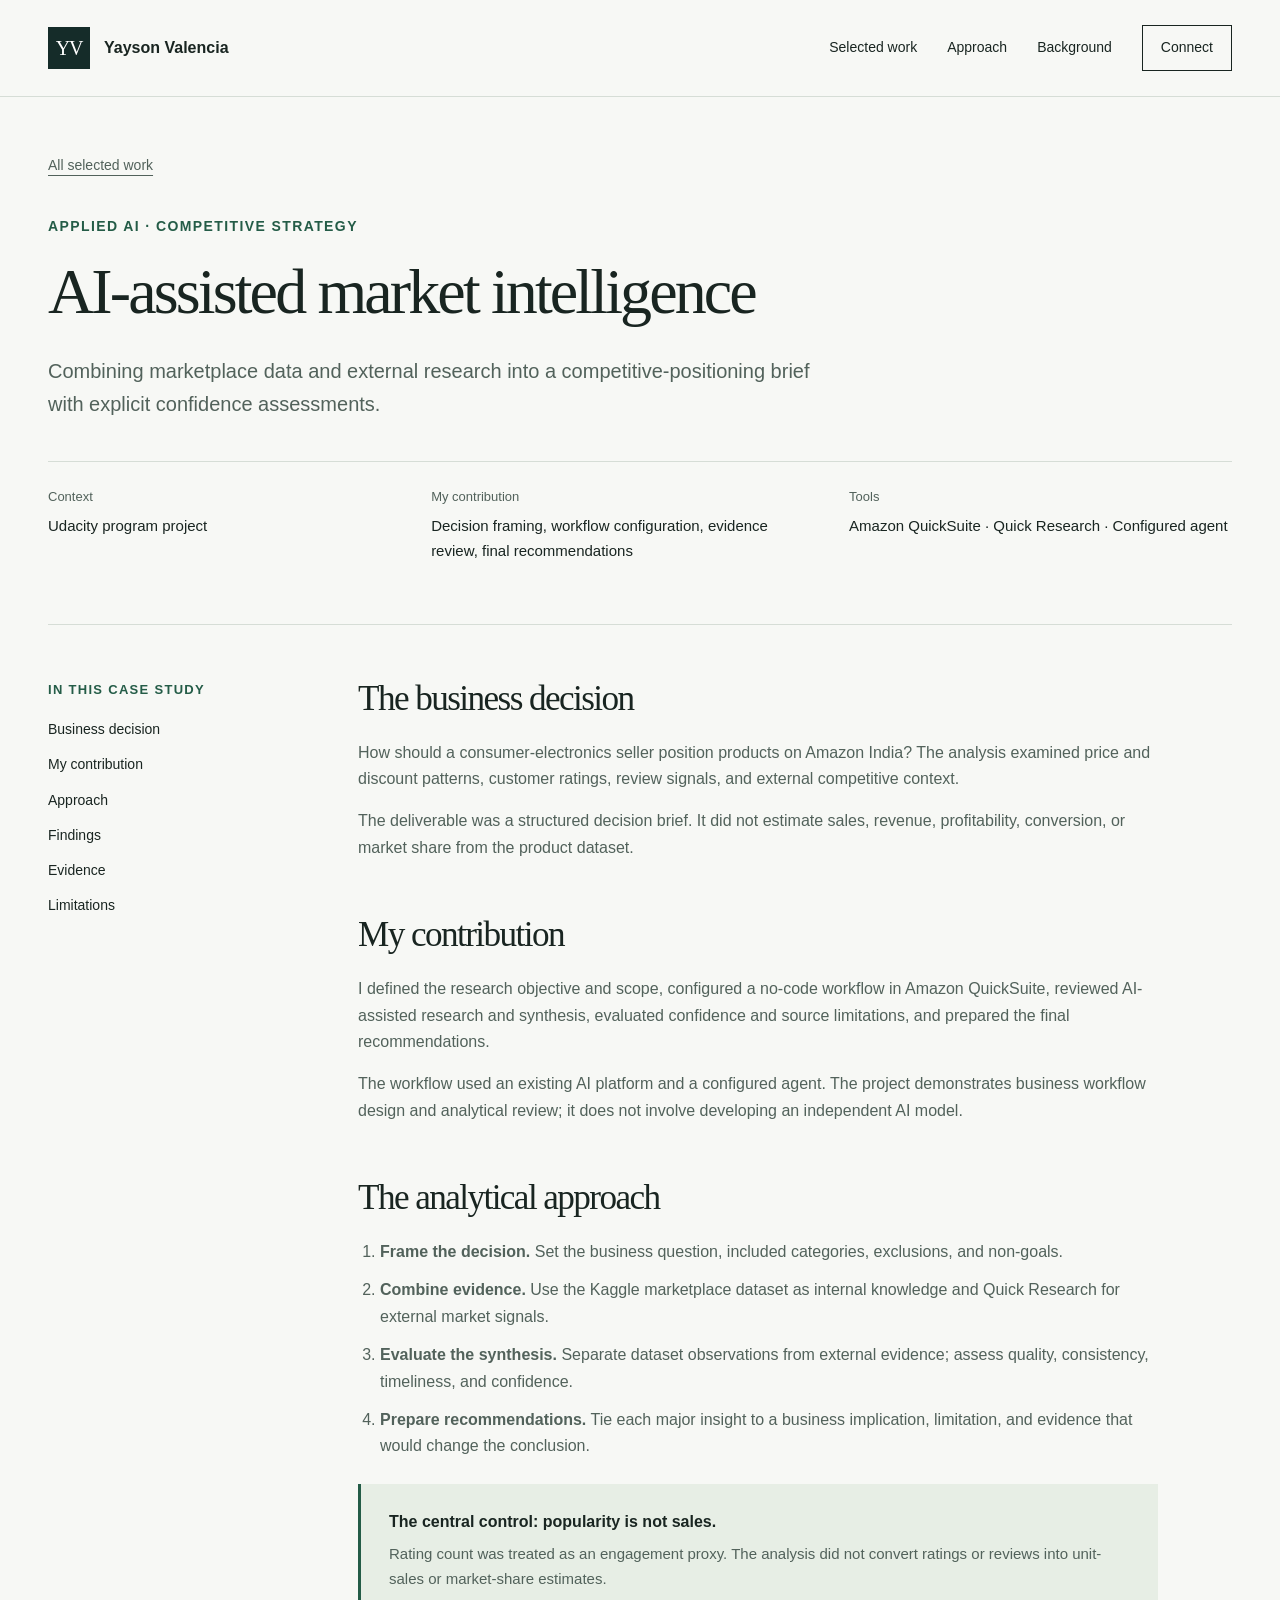
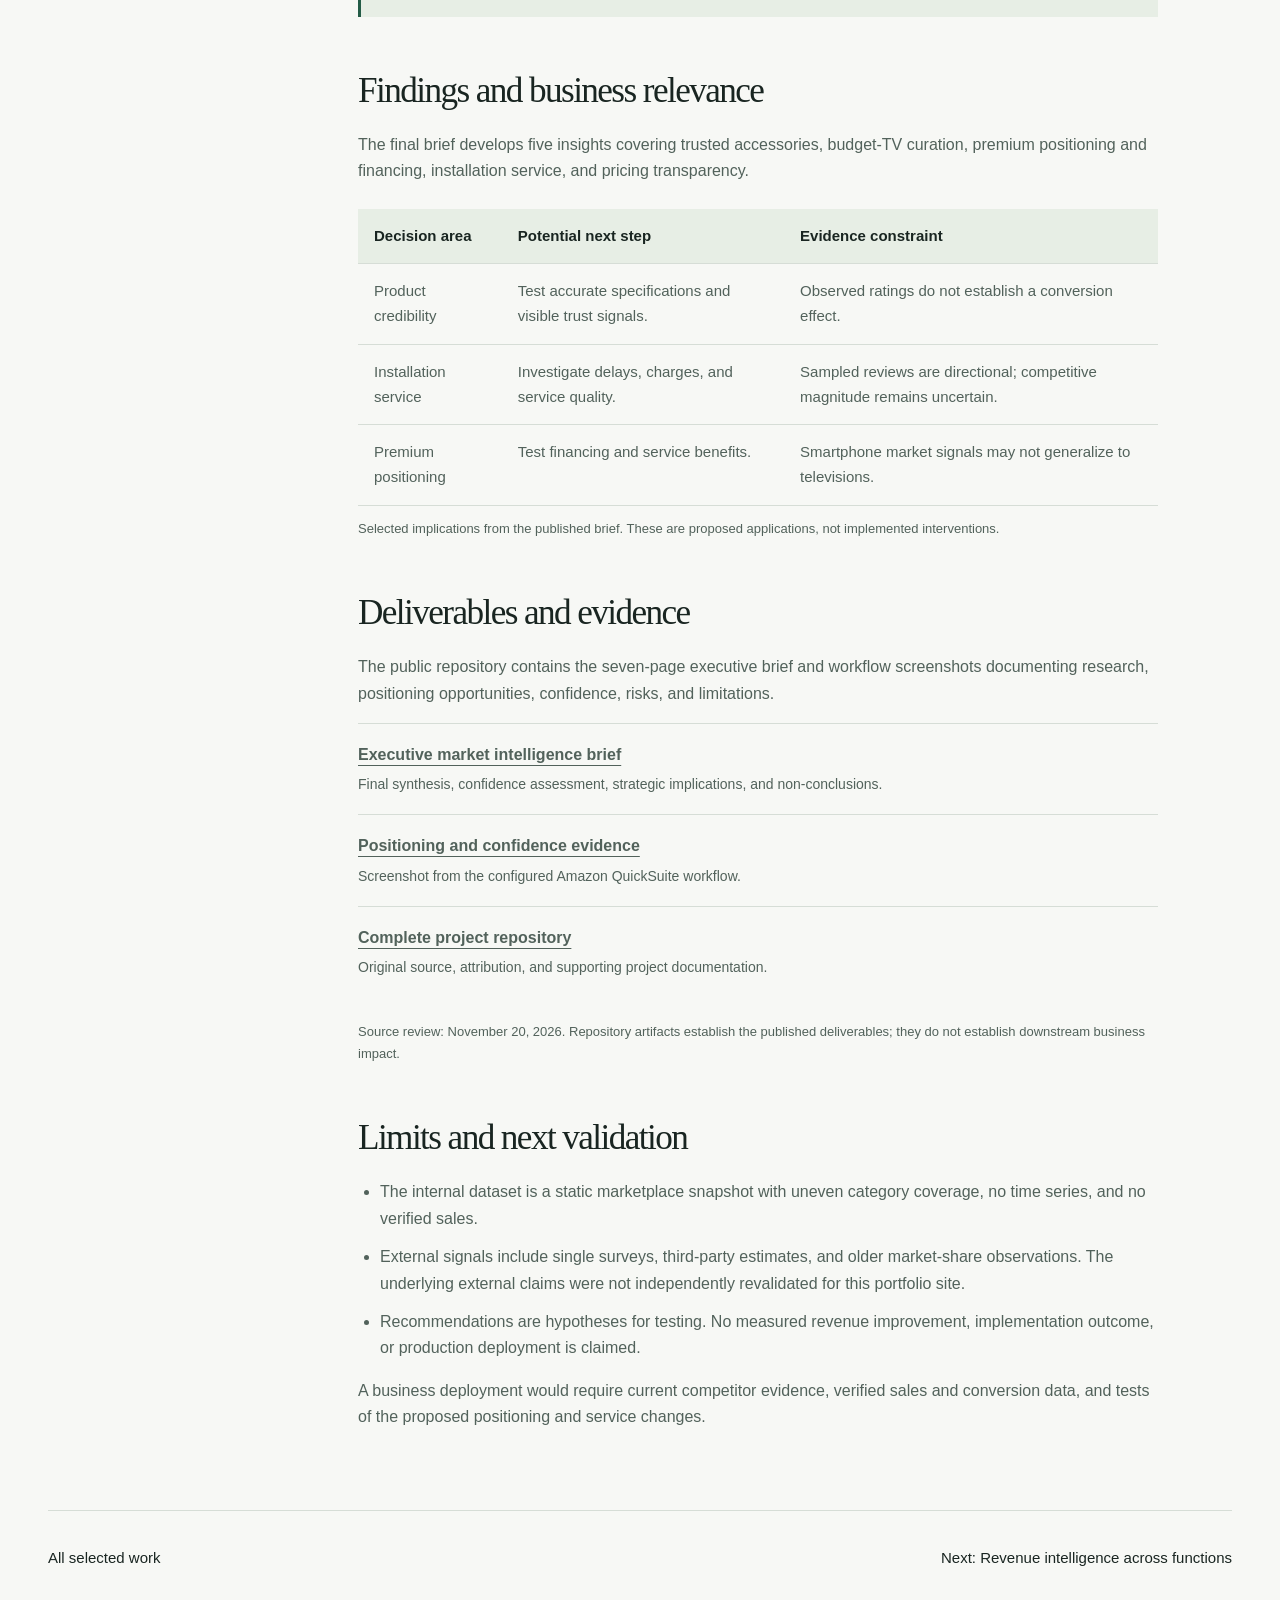
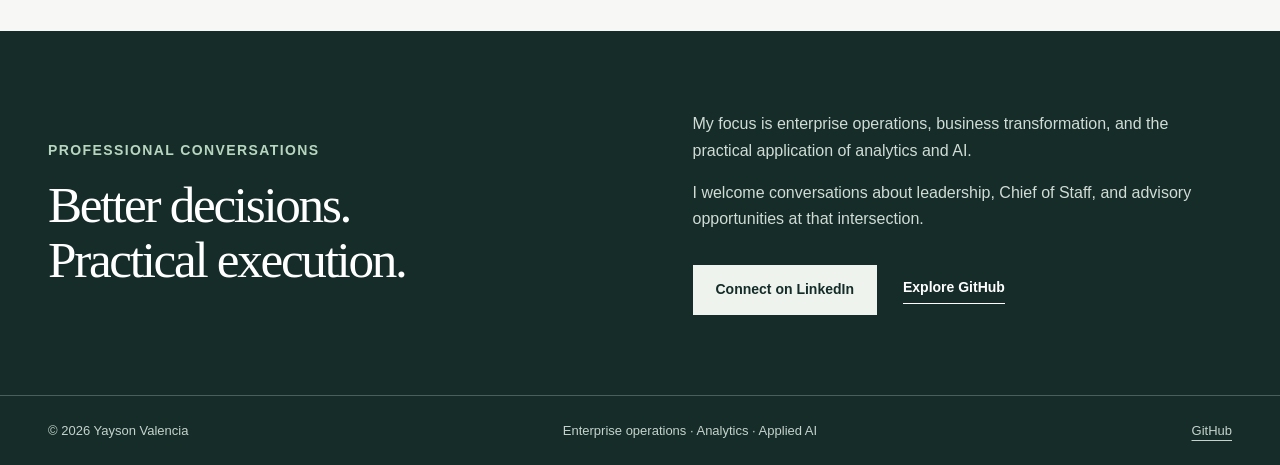
==== case-studies/market-intelligence.html @ d1318023 "Add professional portfolio site and case studies" ====
<!doctype html>
<html lang="en"><head><meta charset="utf-8"><meta name="viewport" content="width=device-width, initial-scale=1">
<title>AI-assisted market intelligence | Yayson Valencia</title><meta name="description" content="Combining marketplace data and external research into a competitive-positioning brief with explicit confidence assessments.">
<meta name="theme-color" content="#152c29"><link rel="canonical" href="https://yaysonvalencia.github.io/case-studies/market-intelligence.html">
<meta property="og:type" content="website"><meta property="og:title" content="AI-assisted market intelligence | Yayson Valencia"><meta property="og:description" content="Combining marketplace data and external research into a competitive-positioning brief with explicit confidence assessments."><meta property="og:url" content="https://yaysonvalencia.github.io/case-studies/market-intelligence.html">
<meta property="og:image" content="https://yaysonvalencia.github.io/assets/social-card.png"><meta name="twitter:card" content="summary_large_image">
<link rel="icon" type="image/svg+xml" href="../assets/favicon.svg"><link rel="stylesheet" href="../assets/styles.css"></head><body>
<a class="skip-link" href="#main">Skip to content</a><header class="site-header"><div class="container header-inner"><a class="brand" href="../index.html" aria-label="Yayson Valencia home"><span class="brand-mark" aria-hidden="true">YV</span><span>Yayson Valencia</span></a><nav aria-label="Main navigation"><a href="../index.html#work">Selected work</a><a href="../index.html#approach">Approach</a><a href="../index.html#background">Background</a><a class="nav-contact" href="../index.html#contact">Connect</a></nav></div></header><main id="main"><div class="container"><section class="case-hero"><a class="breadcrumb" href="../index.html#work">All selected work</a><p class="eyebrow">Applied AI · Competitive strategy</p><h1>AI-assisted market intelligence</h1><p class="case-deck">Combining marketplace data and external research into a competitive-positioning brief with explicit confidence assessments.</p><dl class="case-metadata"><div><dt>Context</dt><dd>Udacity program project</dd></div><div><dt>My contribution</dt><dd>Decision framing, workflow configuration, evidence review, final recommendations</dd></div><div><dt>Tools</dt><dd>Amazon QuickSuite · Quick Research · Configured agent</dd></div></dl></section><div class="case-layout"><aside class="case-sidebar"><p class="eyebrow">In this case study</p><nav aria-label="Case study sections"><a href="#decision">Business decision</a><a href="#contribution">My contribution</a><a href="#method">Approach</a><a href="#findings">Findings</a><a href="#evidence">Evidence</a><a href="#limits">Limitations</a></nav></aside><article class="case-article" aria-label="AI-assisted market intelligence"><section id="decision"><h2>The business decision</h2><p>How should a consumer-electronics seller position products on Amazon India? The analysis examined price and discount patterns, customer ratings, review signals, and external competitive context.</p><p>The deliverable was a structured decision brief. It did not estimate sales, revenue, profitability, conversion, or market share from the product dataset.</p></section><section id="contribution"><h2>My contribution</h2><p>I defined the research objective and scope, configured a no-code workflow in Amazon QuickSuite, reviewed AI-assisted research and synthesis, evaluated confidence and source limitations, and prepared the final recommendations.</p><p>The workflow used an existing AI platform and a configured agent. The project demonstrates business workflow design and analytical review; it does not involve developing an independent AI model.</p></section><section id="method"><h2>The analytical approach</h2><ol><li><strong>Frame the decision.</strong> Set the business question, included categories, exclusions, and non-goals.</li><li><strong>Combine evidence.</strong> Use the Kaggle marketplace dataset as internal knowledge and Quick Research for external market signals.</li><li><strong>Evaluate the synthesis.</strong> Separate dataset observations from external evidence; assess quality, consistency, timeliness, and confidence.</li><li><strong>Prepare recommendations.</strong> Tie each major insight to a business implication, limitation, and evidence that would change the conclusion.</li></ol><div class="callout"><strong>The central control: popularity is not sales.</strong><p>Rating count was treated as an engagement proxy. The analysis did not convert ratings or reviews into unit-sales or market-share estimates.</p></div></section><section id="findings"><h2>Findings and business relevance</h2><p>The final brief develops five insights covering trusted accessories, budget-TV curation, premium positioning and financing, installation service, and pricing transparency.</p><div class="data-table-wrap" role="region" aria-label="Selected recommendations" tabindex="0"><table><thead><tr><th scope="col">Decision area</th><th scope="col">Potential next step</th><th scope="col">Evidence constraint</th></tr></thead><tbody><tr><td>Product credibility</td><td>Test accurate specifications and visible trust signals.</td><td>Observed ratings do not establish a conversion effect.</td></tr><tr><td>Installation service</td><td>Investigate delays, charges, and service quality.</td><td>Sampled reviews are directional; competitive magnitude remains uncertain.</td></tr><tr><td>Premium positioning</td><td>Test financing and service benefits.</td><td>Smartphone market signals may not generalize to televisions.</td></tr></tbody><caption>Selected implications from the published brief. These are proposed applications, not implemented interventions.</caption></table></div></section><section id="evidence"><h2>Deliverables and evidence</h2><p>The public repository contains the seven-page executive brief and workflow screenshots documenting research, positioning opportunities, confidence, risks, and limitations.</p><ul class="artifact-list"><li><a href="https://github.com/yaysonvalencia/amazon-india-market-intelligence-agent/blob/main/Amazon_India_Market_Intelligence_Final_Brief.pdf">Executive market intelligence brief</a><span>Final synthesis, confidence assessment, strategic implications, and non-conclusions.</span></li><li><a href="https://github.com/yaysonvalencia/amazon-india-market-intelligence-agent/blob/main/08_Positioning_Opportunities_and_Confidence.png">Positioning and confidence evidence</a><span>Screenshot from the configured Amazon QuickSuite workflow.</span></li><li><a href="https://github.com/yaysonvalencia/amazon-india-market-intelligence-agent">Complete project repository</a><span>Original source, attribution, and supporting project documentation.</span></li></ul><p class="provenance-note">Source review: November 20, 2026. Repository artifacts establish the published deliverables; they do not establish downstream business impact.</p></section><section id="limits"><h2>Limits and next validation</h2><ul><li>The internal dataset is a static marketplace snapshot with uneven category coverage, no time series, and no verified sales.</li><li>External signals include single surveys, third-party estimates, and older market-share observations. The underlying external claims were not independently revalidated for this portfolio site.</li><li>Recommendations are hypotheses for testing. No measured revenue improvement, implementation outcome, or production deployment is claimed.</li></ul><p>A business deployment would require current competitor evidence, verified sales and conversion data, and tests of the proposed positioning and service changes.</p></section></article></div><nav class="case-next" aria-label="More case studies"><a href="../index.html#work">All selected work</a><a href="revenue-intelligence.html">Next: Revenue intelligence across functions</a></nav></div><section class="contact-section" id="contact" aria-labelledby="contact-title"><div class="container contact-grid"><div><p class="eyebrow">Professional conversations</p><h2 id="contact-title">Better decisions.<br>Practical execution.</h2></div><div><p>My focus is enterprise operations, business transformation, and the practical application of analytics and AI.</p><p>I welcome conversations about leadership, Chief of Staff, and advisory opportunities at that intersection.</p><div class="button-row"><a class="button button-light" href="https://www.linkedin.com/in/yayson-valencia/">Connect on LinkedIn</a><a class="text-link light" href="https://github.com/yaysonvalencia">Explore GitHub</a></div></div></div></section></main><footer class="site-footer"><div class="container footer-inner"><p>© 2026 Yayson Valencia</p><p>Enterprise operations · Analytics · Applied AI</p><a href="https://github.com/yaysonvalencia">GitHub</a></div></footer></body></html>
---- assets/styles.css ----
:root{--ink:#192521;--muted:#52625b;--green:#245c47;--dark:#152c29;--mint:#dbe9df;--paper:#f7f8f5;--line:#d6ddd6;--white:#fff;--serif:Georgia,'Times New Roman',serif;--sans:Inter,'Helvetica Neue',Arial,sans-serif}
*{box-sizing:border-box}html{scroll-behavior:smooth;scroll-padding-top:110px}body{margin:0;background:var(--paper);color:var(--ink);font-family:var(--sans);font-size:1rem;line-height:1.65;-webkit-font-smoothing:antialiased}a{color:inherit;text-underline-offset:5px}a:hover{text-decoration-thickness:2px}a,button{-webkit-tap-highlight-color:transparent}a:focus-visible,button:focus-visible,summary:focus-visible{outline:3px solid #b65b25;outline-offset:5px}img{display:block;max-width:100%;height:auto}h1,h2,h3,h4,p,figure{margin:0}h1,h2,h3{font-weight:400}h1,h2{font-family:var(--serif);letter-spacing:-.045em;line-height:1.08}h3{line-height:1.24;letter-spacing:-.025em}p+p{margin-top:1em}.container{width:min(1200px,calc(100% - 96px));margin-inline:auto}.skip-link{position:fixed;top:-100px;left:20px;z-index:99;background:var(--white);padding:12px 20px}.skip-link:focus{top:16px}.site-header{background:rgba(247,248,245,.97);border-bottom:1px solid var(--line);position:sticky;top:0;z-index:10}.header-inner{min-height:96px;display:flex;align-items:center;justify-content:space-between;gap:28px}.brand{display:flex;align-items:center;gap:14px;font-size:1rem;font-weight:600;text-decoration:none;white-space:nowrap}.brand-mark{background:var(--dark);color:var(--white);width:42px;height:42px;display:grid;place-items:center;font-family:var(--serif);font-size:1.25rem;font-weight:400;letter-spacing:-.06em}nav{display:flex;align-items:center;gap:30px}nav a{font-size:.875rem;text-decoration:none;white-space:nowrap}nav a:hover{text-decoration:underline}nav .nav-contact{padding:10px 18px;border:1px solid var(--ink)}.eyebrow{font-size:.875rem;font-weight:600;letter-spacing:.1em;text-transform:uppercase;line-height:1.6;color:var(--green)}.hero{padding:90px 0 72px}.hero-grid{display:grid;grid-template-columns:1.5fr 1fr;gap:92px;align-items:center}.hero h1{font-size:clamp(3.4rem,5.2vw,5.4rem);margin-top:26px;max-width:800px}.hero h1 em{color:var(--green);font-weight:400}.hero-copy{font-size:1.125rem;color:var(--muted);max-width:585px;margin-top:28px}.button-row{display:flex;align-items:center;gap:26px;flex-wrap:wrap;margin-top:32px}.button{display:inline-flex;align-items:center;justify-content:center;min-height:50px;padding:12px 22px;background:var(--dark);color:var(--white);font-size:.875rem;font-weight:600;border:1px solid var(--dark);text-decoration:none;transition:background .2s}.button:hover{background:var(--green)}.text-link{font-size:.875rem;font-weight:600;text-decoration:none;border-bottom:1px solid currentColor;padding-bottom:4px}.perspective{background:var(--dark);padding:32px;color:var(--white);position:relative}.perspective .eyebrow{color:#b8d5bf}.perspective h2{font-size:2.15rem;margin:18px 0 30px}.perspective dl{margin:0}.perspective dl>div{display:grid;grid-template-columns:34px 1fr;column-gap:15px;border-top:1px solid #48605a;padding:17px 0}.perspective dt{grid-column:2;font-size:.9375rem;font-weight:600}.perspective dd{grid-column:2;margin:3px 0 0;color:#c5d3cb;font-size:.875rem;line-height:1.5}.perspective .step-mark{grid-row:span 2;width:22px;height:22px;border:1px solid #9fbbaa;margin-top:2px;position:relative}.perspective .step-mark:after{content:'';width:6px;height:6px;position:absolute;inset:7px;background:#b8d5bf}.hero-meta{margin-top:64px;display:grid;grid-template-columns:1.1fr 1.2fr 1fr;gap:40px;border-top:1px solid var(--line);padding-top:24px}.hero-meta dt{color:var(--muted);font-size:.8125rem;margin-bottom:5px}.hero-meta dd{margin:0;font-size:.9375rem}.section{padding:85px 0}.work-section{background:var(--white);border-block:1px solid var(--line)}.section-heading{display:flex;justify-content:space-between;align-items:end;gap:48px;margin-bottom:40px}.section-heading h2{font-size:3rem;margin-top:12px}.section-heading>p{max-width:400px;color:var(--muted);font-size:.9375rem}.featured-case{display:grid;grid-template-columns:1fr 1.15fr;background:var(--paper);border:1px solid var(--line)}.case-intro{padding:40px;display:flex;flex-direction:column;align-items:start}.case-type{font-size:.8125rem;color:var(--green);letter-spacing:.05em;font-weight:600;line-height:1.5}.case-intro h3{font-family:var(--serif);font-size:2.5rem;margin:17px 0}.case-intro>p{color:var(--muted)}.case-intro .text-link{margin-top:26px}.case-proof{margin-top:28px;border-top:1px solid var(--line);padding-top:18px;display:flex;gap:35px;width:100%}.case-proof strong{display:block;font-size:1.375rem;font-weight:500;line-height:1.3}.case-proof span{display:block;font-size:.8125rem;color:var(--muted);margin-top:5px}.featured-visual{padding:36px 36px 0;background:#e4eae5;display:flex;align-items:end;overflow:hidden;position:relative}.document-preview{width:100%;background:#fff;border:1px solid #ccd3cc;box-shadow:0 15px 40px #17302912;padding:32px 28px;align-self:center;margin-bottom:36px;transform:rotate(-2deg);transition:transform .25s}.document-preview:hover{transform:rotate(0)}.document-preview .doc-label{font-size:.75rem;letter-spacing:.1em;text-transform:uppercase;color:var(--green);font-weight:600}.document-preview h4{font-family:var(--serif);font-size:1.8rem;line-height:1.2;font-weight:400;letter-spacing:-.025em;max-width:300px;margin:15px 0 26px}.doc-row{display:grid;grid-template-columns:1fr 78px;gap:16px;padding:13px 0;border-top:1px solid var(--line);font-size:.875rem}.doc-row span:last-child{color:var(--green);font-weight:600}.document-preview .doc-note{font-size:.75rem;line-height:1.5;margin-top:20px;color:var(--muted)}.case-grid{display:grid;grid-template-columns:1fr 1fr;gap:28px;margin-top:28px}.case-card{border:1px solid var(--line);background:var(--white);display:flex;flex-direction:column}.card-visual{height:245px;overflow:hidden;background:#eef1ed;border-bottom:1px solid var(--line);padding:24px 30px 0}.card-visual img{width:100%;object-fit:cover;object-position:top;border:1px solid var(--line)}.card-body{padding:30px;display:flex;flex-direction:column;align-items:start;flex:1}.card-body h3{font-family:var(--serif);font-size:2rem;margin:14px 0}.card-body p{color:var(--muted);font-size:.9375rem}.card-body .text-link{margin-top:24px}.pipeline-visual{display:flex;flex-direction:column;justify-content:center;gap:0;padding:26px 36px;color:var(--green)}.pipeline-visual .pipeline-row{display:flex;align-items:center;justify-content:space-between;gap:20px;padding:11px 0;border-bottom:1px solid #becdc0;font-size:.875rem}.pipeline-visual strong{font-weight:500}.pipeline-visual .pipeline-label{font-size:.75rem;letter-spacing:.09em;text-transform:uppercase;margin-bottom:10px}.supporting-work{display:grid;grid-template-columns:1fr auto;align-items:center;gap:30px;border-top:1px solid var(--line);margin-top:38px;padding-top:28px}.supporting-work h3{font-size:1rem;font-weight:600;margin:6px 0 8px}.supporting-work p{font-size:.9375rem;color:var(--muted);max-width:690px}.approach-heading{max-width:670px}.approach-heading h2{font-size:3rem;margin:14px 0 24px}.approach-grid{display:grid;grid-template-columns:repeat(3,1fr);gap:45px;margin-top:45px}.approach-grid article{border-top:2px solid var(--green);padding-top:22px}.approach-grid h3{font-size:1.125rem;font-weight:500;margin-bottom:16px}.approach-grid p{color:var(--muted);font-size:.9375rem}.background-section{background:#eaf0e9;border-block:1px solid var(--line)}.background-grid{display:grid;grid-template-columns:.8fr 1.3fr;gap:105px}.background-grid h2{font-size:3rem;margin:16px 0 22px}.background-copy{font-size:1.125rem}.background-copy p{color:var(--muted)}.experience-list{display:grid;grid-template-columns:1fr 1fr;gap:24px;margin-top:35px}.experience-list>div{border-top:1px solid #c1cec2;padding-top:16px}.experience-list h3{font-size:1rem;font-weight:600;margin-bottom:6px}.experience-list p{font-size:.875rem}.education{margin-top:38px}.education>div{display:flex;justify-content:space-between;gap:32px;border-top:1px solid #c1cec2;padding:18px 0}.education h3{font-weight:600;font-size:.9375rem}.education p{margin:4px 0 0;color:var(--muted);font-size:.875rem}.education .status{font-size:.8125rem;color:var(--green);white-space:nowrap}.contact-section{background:var(--dark);color:var(--white);padding:80px 0}.contact-grid{display:grid;grid-template-columns:1fr 1fr;gap:105px;align-items:center}.contact-section .eyebrow{color:#b8d5bf}.contact-section h2{font-size:3.2rem;margin-top:16px}.contact-section p:not(.eyebrow){color:#d0dcd4;font-size:1rem}.button-light{background:#eef4ed;color:var(--dark);border-color:#eef4ed}.button-light:hover{background:#d4e4d5}.light{color:var(--white)}.site-footer{background:var(--dark);border-top:1px solid #48605a;color:#c5d3cb;padding:24px 0}.footer-inner{display:flex;justify-content:space-between;gap:25px;font-size:.8125rem}.footer-inner p+p{margin:0}.case-hero{padding:55px 0 60px}.breadcrumb{font-size:.875rem;display:inline-block;margin-bottom:38px;color:var(--muted)}.case-hero h1{font-size:clamp(3rem,5vw,4.8rem);max-width:900px;margin:20px 0 28px}.case-deck{font-size:1.25rem;color:var(--muted);max-width:780px}.case-metadata{display:grid;grid-template-columns:1fr 1.1fr 1.1fr;gap:35px;margin:40px 0 0;padding-top:24px;border-top:1px solid var(--line)}.case-metadata dt{font-size:.8125rem;color:var(--muted)}.case-metadata dd{margin:7px 0 0;font-size:.9375rem}.case-layout{display:grid;grid-template-columns:230px minmax(0,1fr);gap:80px;padding-top:55px;padding-bottom:80px;border-top:1px solid var(--line)}.case-sidebar{position:sticky;top:130px;align-self:start}.case-sidebar nav{display:flex;flex-direction:column;align-items:start;gap:12px}.case-sidebar .eyebrow{margin-bottom:18px;font-size:.8125rem}.case-article{min-width:0;max-width:800px}.case-article section+section{margin-top:55px}.case-article h2{font-size:2.2rem;margin-bottom:22px}.case-article h3{font-size:1.125rem;font-weight:600;margin:28px 0 14px}.case-article p{color:var(--muted)}.case-article ul,.case-article ol{padding-left:22px;color:var(--muted)}.case-article li+li{margin-top:12px}.callout{padding:25px 28px;background:#e7eee5;border-left:3px solid var(--green);margin-top:24px}.callout strong{display:block;margin-bottom:7px}.callout p{font-size:.9375rem}.data-table-wrap{overflow-x:auto;margin-top:24px}.data-table-wrap:focus-visible{outline:3px solid #b65b25}.case-article table{border-collapse:collapse;width:100%;font-size:.9375rem;min-width:400px}.case-article th,.case-article td{border-bottom:1px solid var(--line);padding:15px 16px;text-align:left;vertical-align:top}.case-article th{background:#e7eee5;font-weight:600}.case-article td{color:var(--muted)}.case-article caption{text-align:left;font-size:.8125rem;color:var(--muted);caption-side:bottom;padding-top:12px}.case-article figure{margin-top:28px;background:#fff;border:1px solid var(--line)}.case-article figure>a{display:block}.case-article figure img{width:100%;height:auto}.case-article figcaption{padding:16px 20px;font-size:.8125rem;line-height:1.6;color:var(--muted);border-top:1px solid var(--line)}.artifact-list{list-style:none;padding:0!important}.artifact-list li{border-top:1px solid var(--line);padding:18px 0;margin:0!important}.artifact-list a{font-weight:600}.artifact-list span{display:block;font-size:.875rem;margin-top:5px}.case-next{padding:35px 0 60px;border-top:1px solid var(--line);display:flex;justify-content:space-between;gap:30px}.case-next a{font-size:.9375rem}.provenance-note{font-size:.8125rem!important;margin-top:24px!important}.back-top{font-size:.875rem}.not-found{min-height:65vh;display:grid;align-content:center;gap:24px}.not-found h1{font-size:4rem}
@media(min-width:1450px){.hero{padding-top:110px;padding-bottom:90px}.hero-grid{gap:110px}.perspective{padding:38px}}
@media(max-width:1050px){.container{width:calc(100% - 64px)}.hero-grid{gap:40px;grid-template-columns:1.3fr 1fr}.hero h1{font-size:3.7rem}.perspective{padding:26px}.background-grid,.contact-grid{gap:50px}.case-layout{gap:40px;grid-template-columns:180px minmax(0,1fr)}nav{gap:20px}.case-intro{padding:30px}.featured-visual{padding:26px 26px 0}.document-preview{padding:25px;margin-bottom:26px}.doc-row{font-size:.8125rem}}
@media(max-width:760px){html{scroll-padding-top:140px}.container{width:calc(100% - 40px)}.header-inner{min-height:unset;padding:16px 0;gap:16px;flex-wrap:wrap}.brand-mark{width:35px;height:35px}.brand{font-size:.9375rem}nav{gap:20px;width:100%;justify-content:space-between}nav a{font-size:.8125rem}nav .nav-contact{padding:6px 12px}.hero{padding:48px 0 40px}.hero-grid{grid-template-columns:1fr;gap:42px}.hero h1{font-size:clamp(2.9rem,9.5vw,4rem);margin-top:20px;max-width:650px}.hero-copy{font-size:1rem;margin-top:24px}.hero .eyebrow{font-size:.75rem}.perspective h2{font-size:2rem;margin-bottom:20px}.perspective dl>div{padding:13px 0}.hero-meta{margin-top:32px;grid-template-columns:1fr;gap:18px;padding-top:22px}.hero-meta>div{display:grid;grid-template-columns:100px 1fr;gap:10px}.hero-meta dt{margin:0}.hero-meta dd{font-size:.875rem}.section{padding:55px 0}.section-heading{display:block;margin-bottom:28px}.section-heading h2,.approach-heading h2,.background-grid h2{font-size:2.5rem}.section-heading>p{margin-top:20px}.featured-case{grid-template-columns:1fr}.case-intro{padding:28px}.case-intro h3{font-size:2rem}.featured-visual{padding:30px}.document-preview{margin-bottom:0;max-width:450px;margin-inline:auto}.case-grid{grid-template-columns:1fr;gap:24px;margin-top:24px}.card-body{padding:26px}.card-visual{height:230px}.supporting-work{grid-template-columns:1fr;gap:20px}.supporting-work>a{justify-self:start}.approach-grid{grid-template-columns:1fr;gap:26px;margin-top:30px}.approach-grid article{padding-top:18px}.approach-grid h3{margin-bottom:10px}.background-grid{grid-template-columns:1fr;gap:30px}.background-copy{font-size:1rem}.experience-list{gap:20px}.education>div{gap:16px}.contact-section{padding:55px 0}.contact-grid{grid-template-columns:1fr;gap:30px}.contact-section h2{font-size:2.6rem}.footer-inner{flex-wrap:wrap;gap:12px}.footer-inner p:nth-child(2){width:100%;order:3}.case-hero{padding:32px 0 40px}.breadcrumb{margin-bottom:28px}.case-hero h1{font-size:2.9rem;overflow-wrap:break-word}.case-deck{font-size:1.125rem}.case-metadata{grid-template-columns:1fr;gap:18px;margin-top:30px}.case-metadata>div{display:grid;grid-template-columns:90px 1fr;gap:15px}.case-metadata dd{margin:0}.case-layout{grid-template-columns:1fr;gap:35px;padding-top:30px;padding-bottom:50px}.case-sidebar{position:static;border-bottom:1px solid var(--line);padding-bottom:22px}.case-sidebar nav{flex-direction:row;flex-wrap:wrap;justify-content:start;column-gap:24px;row-gap:10px}.case-sidebar .eyebrow{margin-bottom:12px}.case-article h2{font-size:2rem}.case-article section+section{margin-top:40px}.case-next{flex-wrap:wrap}.case-article th,.case-article td{padding:12px}.case-article table{font-size:.875rem}.callout{padding:22px}.button-row{gap:22px}.button{padding-inline:18px}}
@media(prefers-reduced-motion:reduce){html{scroll-behavior:auto}*{transition:none!important}}
@media print{.site-header,.case-sidebar,.contact-section,.site-footer,.button-row,.case-next{display:none}.container{width:100%}.case-layout{display:block}.case-article{max-width:none}body{background:#fff;font-size:11pt}.case-hero h1{font-size:32pt}.case-article section{break-inside:avoid}a{color:#000}h2{break-after:avoid}}
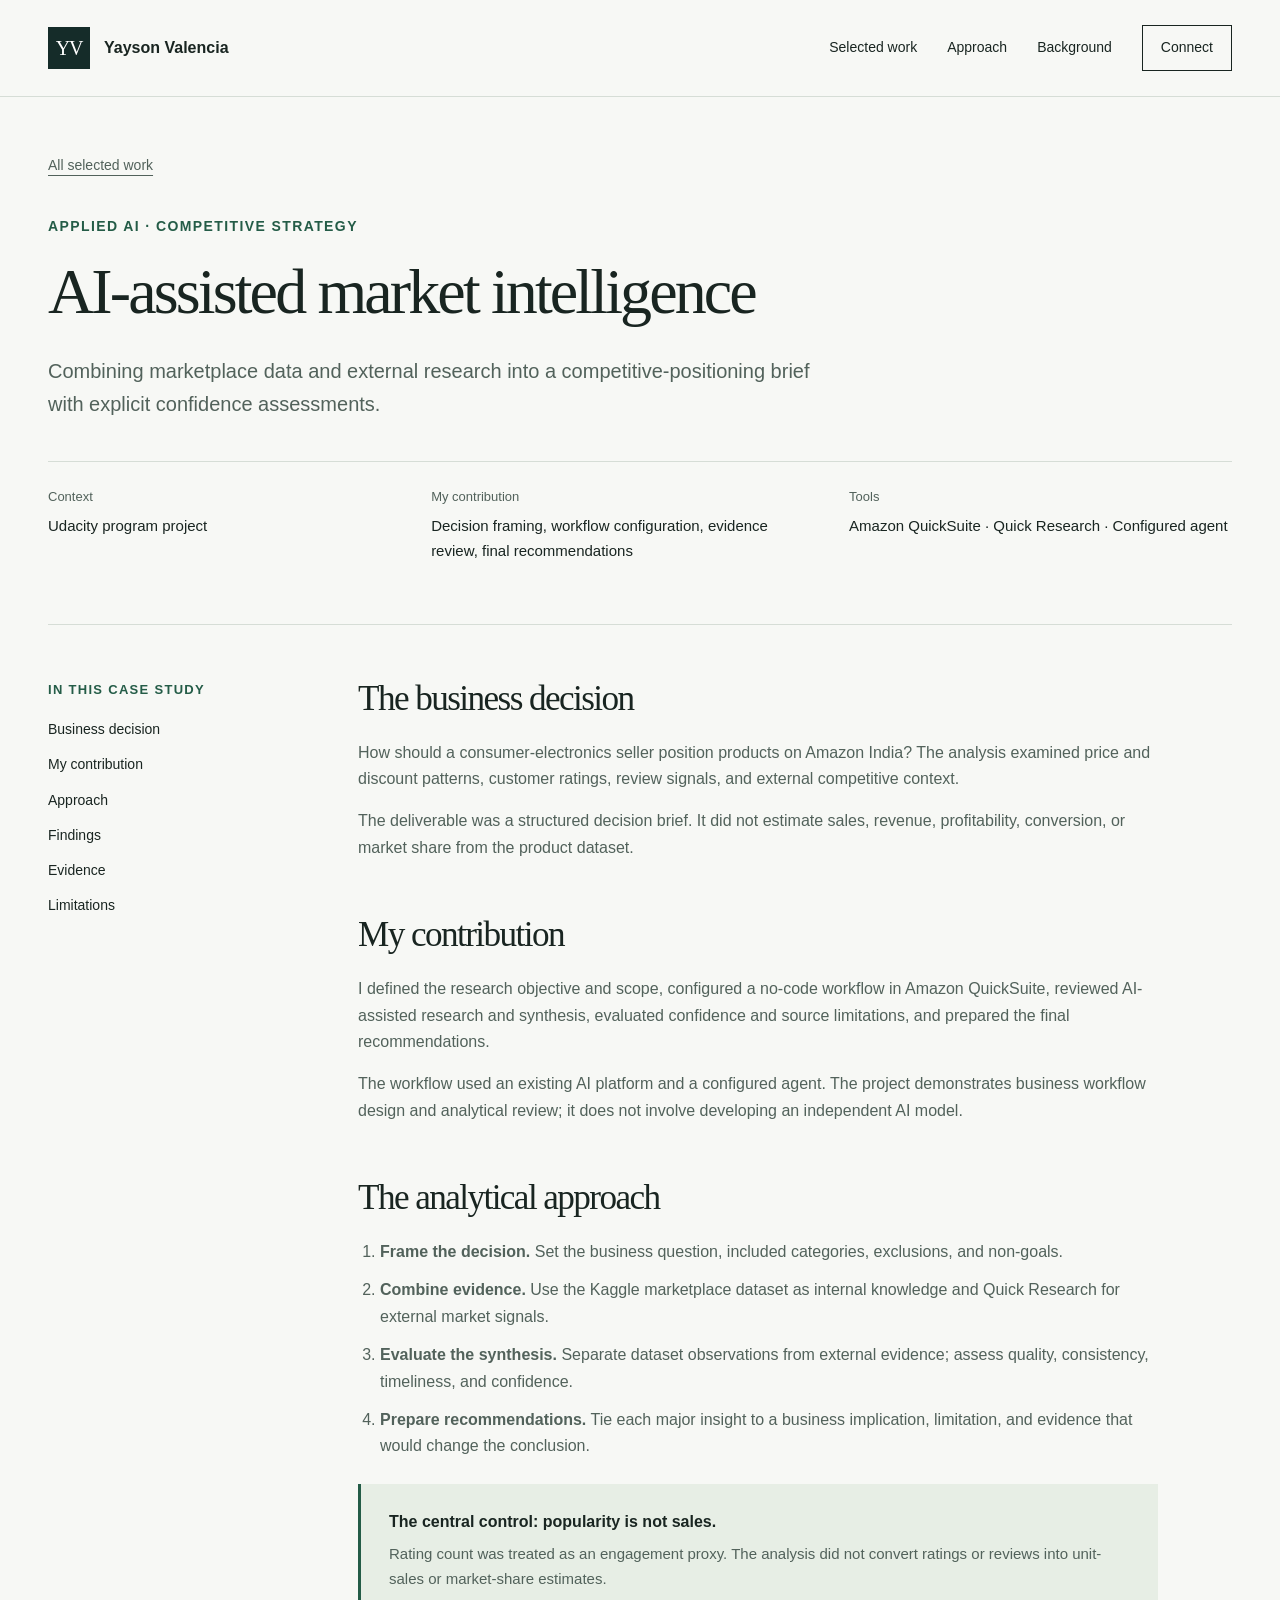
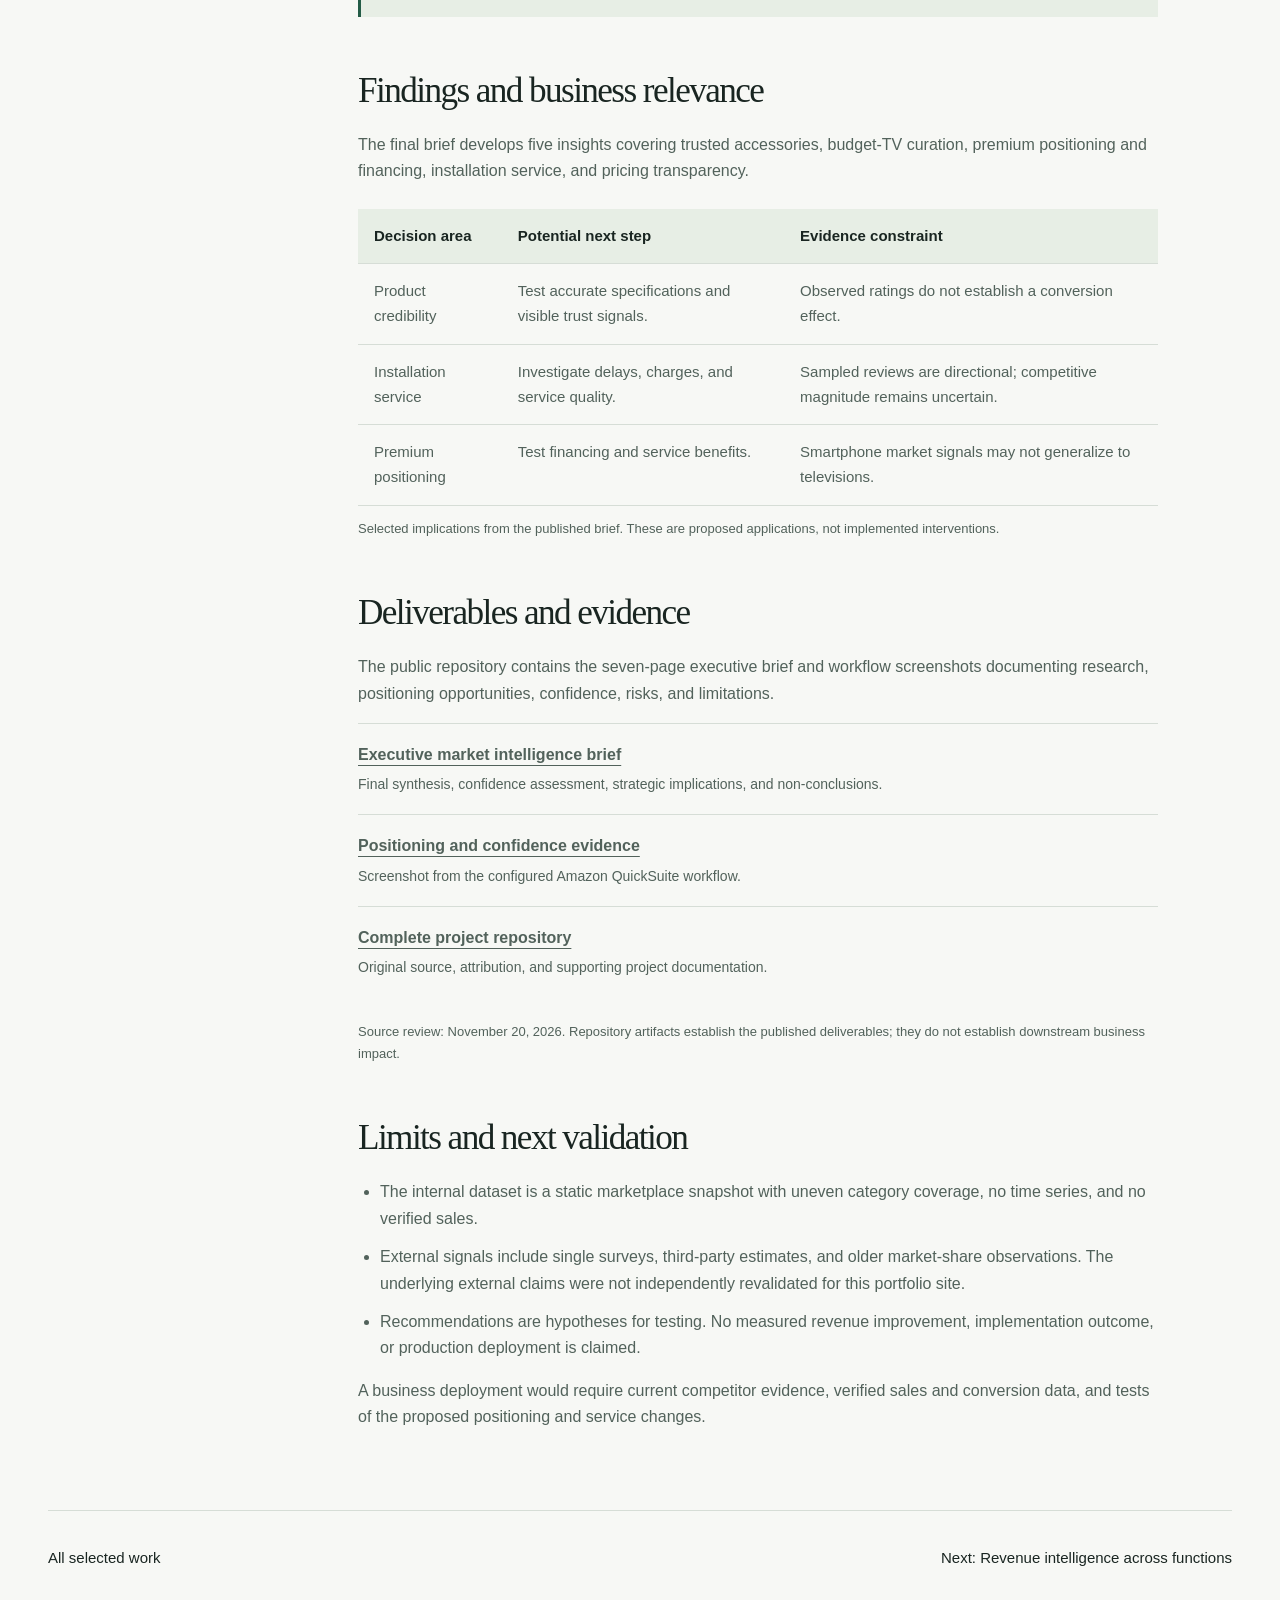
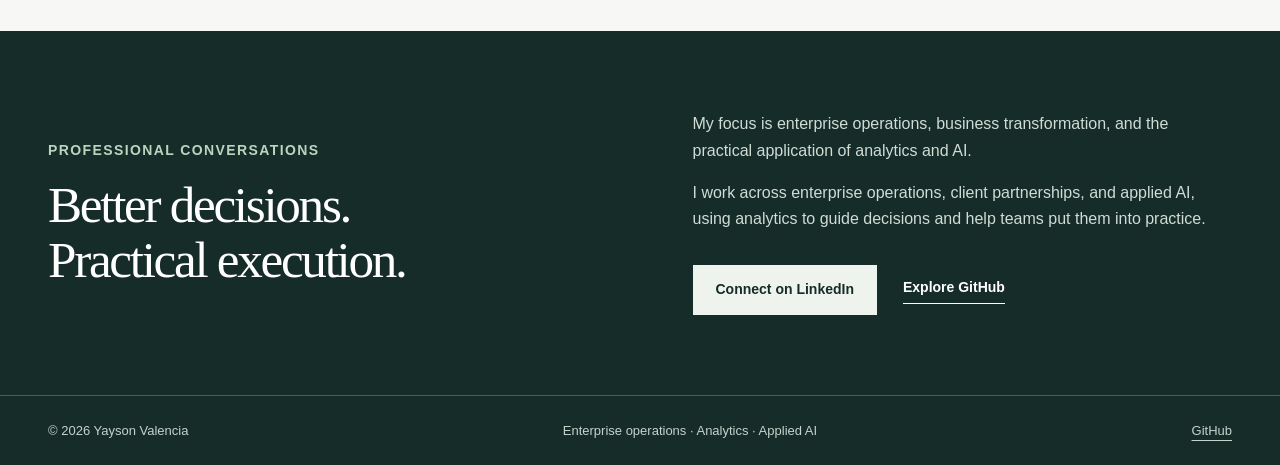
==== commit cf8ef7fc: "Align case study contact copy with homepage" ====
--- a/case-studies/market-intelligence.html
+++ b/case-studies/market-intelligence.html
@@ -5,4 +5,4 @@
 <meta property="og:type" content="website"><meta property="og:title" content="AI-assisted market intelligence | Yayson Valencia"><meta property="og:description" content="Combining marketplace data and external research into a competitive-positioning brief with explicit confidence assessments."><meta property="og:url" content="https://yaysonvalencia.github.io/case-studies/market-intelligence.html">
 <meta property="og:image" content="https://yaysonvalencia.github.io/assets/social-card.png"><meta name="twitter:card" content="summary_large_image">
 <link rel="icon" type="image/svg+xml" href="../assets/favicon.svg"><link rel="stylesheet" href="../assets/styles.css"></head><body>
-<a class="skip-link" href="#main">Skip to content</a><header class="site-header"><div class="container header-inner"><a class="brand" href="../index.html" aria-label="Yayson Valencia home"><span class="brand-mark" aria-hidden="true">YV</span><span>Yayson Valencia</span></a><nav aria-label="Main navigation"><a href="../index.html#work">Selected work</a><a href="../index.html#approach">Approach</a><a href="../index.html#background">Background</a><a class="nav-contact" href="../index.html#contact">Connect</a></nav></div></header><main id="main"><div class="container"><section class="case-hero"><a class="breadcrumb" href="../index.html#work">All selected work</a><p class="eyebrow">Applied AI · Competitive strategy</p><h1>AI-assisted market intelligence</h1><p class="case-deck">Combining marketplace data and external research into a competitive-positioning brief with explicit confidence assessments.</p><dl class="case-metadata"><div><dt>Context</dt><dd>Udacity program project</dd></div><div><dt>My contribution</dt><dd>Decision framing, workflow configuration, evidence review, final recommendations</dd></div><div><dt>Tools</dt><dd>Amazon QuickSuite · Quick Research · Configured agent</dd></div></dl></section><div class="case-layout"><aside class="case-sidebar"><p class="eyebrow">In this case study</p><nav aria-label="Case study sections"><a href="#decision">Business decision</a><a href="#contribution">My contribution</a><a href="#method">Approach</a><a href="#findings">Findings</a><a href="#evidence">Evidence</a><a href="#limits">Limitations</a></nav></aside><article class="case-article" aria-label="AI-assisted market intelligence"><section id="decision"><h2>The business decision</h2><p>How should a consumer-electronics seller position products on Amazon India? The analysis examined price and discount patterns, customer ratings, review signals, and external competitive context.</p><p>The deliverable was a structured decision brief. It did not estimate sales, revenue, profitability, conversion, or market share from the product dataset.</p></section><section id="contribution"><h2>My contribution</h2><p>I defined the research objective and scope, configured a no-code workflow in Amazon QuickSuite, reviewed AI-assisted research and synthesis, evaluated confidence and source limitations, and prepared the final recommendations.</p><p>The workflow used an existing AI platform and a configured agent. The project demonstrates business workflow design and analytical review; it does not involve developing an independent AI model.</p></section><section id="method"><h2>The analytical approach</h2><ol><li><strong>Frame the decision.</strong> Set the business question, included categories, exclusions, and non-goals.</li><li><strong>Combine evidence.</strong> Use the Kaggle marketplace dataset as internal knowledge and Quick Research for external market signals.</li><li><strong>Evaluate the synthesis.</strong> Separate dataset observations from external evidence; assess quality, consistency, timeliness, and confidence.</li><li><strong>Prepare recommendations.</strong> Tie each major insight to a business implication, limitation, and evidence that would change the conclusion.</li></ol><div class="callout"><strong>The central control: popularity is not sales.</strong><p>Rating count was treated as an engagement proxy. The analysis did not convert ratings or reviews into unit-sales or market-share estimates.</p></div></section><section id="findings"><h2>Findings and business relevance</h2><p>The final brief develops five insights covering trusted accessories, budget-TV curation, premium positioning and financing, installation service, and pricing transparency.</p><div class="data-table-wrap" role="region" aria-label="Selected recommendations" tabindex="0"><table><thead><tr><th scope="col">Decision area</th><th scope="col">Potential next step</th><th scope="col">Evidence constraint</th></tr></thead><tbody><tr><td>Product credibility</td><td>Test accurate specifications and visible trust signals.</td><td>Observed ratings do not establish a conversion effect.</td></tr><tr><td>Installation service</td><td>Investigate delays, charges, and service quality.</td><td>Sampled reviews are directional; competitive magnitude remains uncertain.</td></tr><tr><td>Premium positioning</td><td>Test financing and service benefits.</td><td>Smartphone market signals may not generalize to televisions.</td></tr></tbody><caption>Selected implications from the published brief. These are proposed applications, not implemented interventions.</caption></table></div></section><section id="evidence"><h2>Deliverables and evidence</h2><p>The public repository contains the seven-page executive brief and workflow screenshots documenting research, positioning opportunities, confidence, risks, and limitations.</p><ul class="artifact-list"><li><a href="https://github.com/yaysonvalencia/amazon-india-market-intelligence-agent/blob/main/Amazon_India_Market_Intelligence_Final_Brief.pdf">Executive market intelligence brief</a><span>Final synthesis, confidence assessment, strategic implications, and non-conclusions.</span></li><li><a href="https://github.com/yaysonvalencia/amazon-india-market-intelligence-agent/blob/main/08_Positioning_Opportunities_and_Confidence.png">Positioning and confidence evidence</a><span>Screenshot from the configured Amazon QuickSuite workflow.</span></li><li><a href="https://github.com/yaysonvalencia/amazon-india-market-intelligence-agent">Complete project repository</a><span>Original source, attribution, and supporting project documentation.</span></li></ul><p class="provenance-note">Source review: November 20, 2026. Repository artifacts establish the published deliverables; they do not establish downstream business impact.</p></section><section id="limits"><h2>Limits and next validation</h2><ul><li>The internal dataset is a static marketplace snapshot with uneven category coverage, no time series, and no verified sales.</li><li>External signals include single surveys, third-party estimates, and older market-share observations. The underlying external claims were not independently revalidated for this portfolio site.</li><li>Recommendations are hypotheses for testing. No measured revenue improvement, implementation outcome, or production deployment is claimed.</li></ul><p>A business deployment would require current competitor evidence, verified sales and conversion data, and tests of the proposed positioning and service changes.</p></section></article></div><nav class="case-next" aria-label="More case studies"><a href="../index.html#work">All selected work</a><a href="revenue-intelligence.html">Next: Revenue intelligence across functions</a></nav></div><section class="contact-section" id="contact" aria-labelledby="contact-title"><div class="container contact-grid"><div><p class="eyebrow">Professional conversations</p><h2 id="contact-title">Better decisions.<br>Practical execution.</h2></div><div><p>My focus is enterprise operations, business transformation, and the practical application of analytics and AI.</p><p>I welcome conversations about leadership, Chief of Staff, and advisory opportunities at that intersection.</p><div class="button-row"><a class="button button-light" href="https://www.linkedin.com/in/yayson-valencia/">Connect on LinkedIn</a><a class="text-link light" href="https://github.com/yaysonvalencia">Explore GitHub</a></div></div></div></section></main><footer class="site-footer"><div class="container footer-inner"><p>© 2026 Yayson Valencia</p><p>Enterprise operations · Analytics · Applied AI</p><a href="https://github.com/yaysonvalencia">GitHub</a></div></footer></body></html>
+<a class="skip-link" href="#main">Skip to content</a><header class="site-header"><div class="container header-inner"><a class="brand" href="../index.html" aria-label="Yayson Valencia home"><span class="brand-mark" aria-hidden="true">YV</span><span>Yayson Valencia</span></a><nav aria-label="Main navigation"><a href="../index.html#work">Selected work</a><a href="../index.html#approach">Approach</a><a href="../index.html#background">Background</a><a class="nav-contact" href="../index.html#contact">Connect</a></nav></div></header><main id="main"><div class="container"><section class="case-hero"><a class="breadcrumb" href="../index.html#work">All selected work</a><p class="eyebrow">Applied AI · Competitive strategy</p><h1>AI-assisted market intelligence</h1><p class="case-deck">Combining marketplace data and external research into a competitive-positioning brief with explicit confidence assessments.</p><dl class="case-metadata"><div><dt>Context</dt><dd>Udacity program project</dd></div><div><dt>My contribution</dt><dd>Decision framing, workflow configuration, evidence review, final recommendations</dd></div><div><dt>Tools</dt><dd>Amazon QuickSuite · Quick Research · Configured agent</dd></div></dl></section><div class="case-layout"><aside class="case-sidebar"><p class="eyebrow">In this case study</p><nav aria-label="Case study sections"><a href="#decision">Business decision</a><a href="#contribution">My contribution</a><a href="#method">Approach</a><a href="#findings">Findings</a><a href="#evidence">Evidence</a><a href="#limits">Limitations</a></nav></aside><article class="case-article" aria-label="AI-assisted market intelligence"><section id="decision"><h2>The business decision</h2><p>How should a consumer-electronics seller position products on Amazon India? The analysis examined price and discount patterns, customer ratings, review signals, and external competitive context.</p><p>The deliverable was a structured decision brief. It did not estimate sales, revenue, profitability, conversion, or market share from the product dataset.</p></section><section id="contribution"><h2>My contribution</h2><p>I defined the research objective and scope, configured a no-code workflow in Amazon QuickSuite, reviewed AI-assisted research and synthesis, evaluated confidence and source limitations, and prepared the final recommendations.</p><p>The workflow used an existing AI platform and a configured agent. The project demonstrates business workflow design and analytical review; it does not involve developing an independent AI model.</p></section><section id="method"><h2>The analytical approach</h2><ol><li><strong>Frame the decision.</strong> Set the business question, included categories, exclusions, and non-goals.</li><li><strong>Combine evidence.</strong> Use the Kaggle marketplace dataset as internal knowledge and Quick Research for external market signals.</li><li><strong>Evaluate the synthesis.</strong> Separate dataset observations from external evidence; assess quality, consistency, timeliness, and confidence.</li><li><strong>Prepare recommendations.</strong> Tie each major insight to a business implication, limitation, and evidence that would change the conclusion.</li></ol><div class="callout"><strong>The central control: popularity is not sales.</strong><p>Rating count was treated as an engagement proxy. The analysis did not convert ratings or reviews into unit-sales or market-share estimates.</p></div></section><section id="findings"><h2>Findings and business relevance</h2><p>The final brief develops five insights covering trusted accessories, budget-TV curation, premium positioning and financing, installation service, and pricing transparency.</p><div class="data-table-wrap" role="region" aria-label="Selected recommendations" tabindex="0"><table><thead><tr><th scope="col">Decision area</th><th scope="col">Potential next step</th><th scope="col">Evidence constraint</th></tr></thead><tbody><tr><td>Product credibility</td><td>Test accurate specifications and visible trust signals.</td><td>Observed ratings do not establish a conversion effect.</td></tr><tr><td>Installation service</td><td>Investigate delays, charges, and service quality.</td><td>Sampled reviews are directional; competitive magnitude remains uncertain.</td></tr><tr><td>Premium positioning</td><td>Test financing and service benefits.</td><td>Smartphone market signals may not generalize to televisions.</td></tr></tbody><caption>Selected implications from the published brief. These are proposed applications, not implemented interventions.</caption></table></div></section><section id="evidence"><h2>Deliverables and evidence</h2><p>The public repository contains the seven-page executive brief and workflow screenshots documenting research, positioning opportunities, confidence, risks, and limitations.</p><ul class="artifact-list"><li><a href="https://github.com/yaysonvalencia/amazon-india-market-intelligence-agent/blob/main/Amazon_India_Market_Intelligence_Final_Brief.pdf">Executive market intelligence brief</a><span>Final synthesis, confidence assessment, strategic implications, and non-conclusions.</span></li><li><a href="https://github.com/yaysonvalencia/amazon-india-market-intelligence-agent/blob/main/08_Positioning_Opportunities_and_Confidence.png">Positioning and confidence evidence</a><span>Screenshot from the configured Amazon QuickSuite workflow.</span></li><li><a href="https://github.com/yaysonvalencia/amazon-india-market-intelligence-agent">Complete project repository</a><span>Original source, attribution, and supporting project documentation.</span></li></ul><p class="provenance-note">Source review: November 20, 2026. Repository artifacts establish the published deliverables; they do not establish downstream business impact.</p></section><section id="limits"><h2>Limits and next validation</h2><ul><li>The internal dataset is a static marketplace snapshot with uneven category coverage, no time series, and no verified sales.</li><li>External signals include single surveys, third-party estimates, and older market-share observations. The underlying external claims were not independently revalidated for this portfolio site.</li><li>Recommendations are hypotheses for testing. No measured revenue improvement, implementation outcome, or production deployment is claimed.</li></ul><p>A business deployment would require current competitor evidence, verified sales and conversion data, and tests of the proposed positioning and service changes.</p></section></article></div><nav class="case-next" aria-label="More case studies"><a href="../index.html#work">All selected work</a><a href="revenue-intelligence.html">Next: Revenue intelligence across functions</a></nav></div><section class="contact-section" id="contact" aria-labelledby="contact-title"><div class="container contact-grid"><div><p class="eyebrow">Professional conversations</p><h2 id="contact-title">Better decisions.<br>Practical execution.</h2></div><div><p>My focus is enterprise operations, business transformation, and the practical application of analytics and AI.</p><p>I work across enterprise operations, client partnerships, and applied AI, using analytics to guide decisions and help teams put them into practice.</p><div class="button-row"><a class="button button-light" href="https://www.linkedin.com/in/yayson-valencia/">Connect on LinkedIn</a><a class="text-link light" href="https://github.com/yaysonvalencia">Explore GitHub</a></div></div></div></section></main><footer class="site-footer"><div class="container footer-inner"><p>© 2026 Yayson Valencia</p><p>Enterprise operations · Analytics · Applied AI</p><a href="https://github.com/yaysonvalencia">GitHub</a></div></footer></body></html>
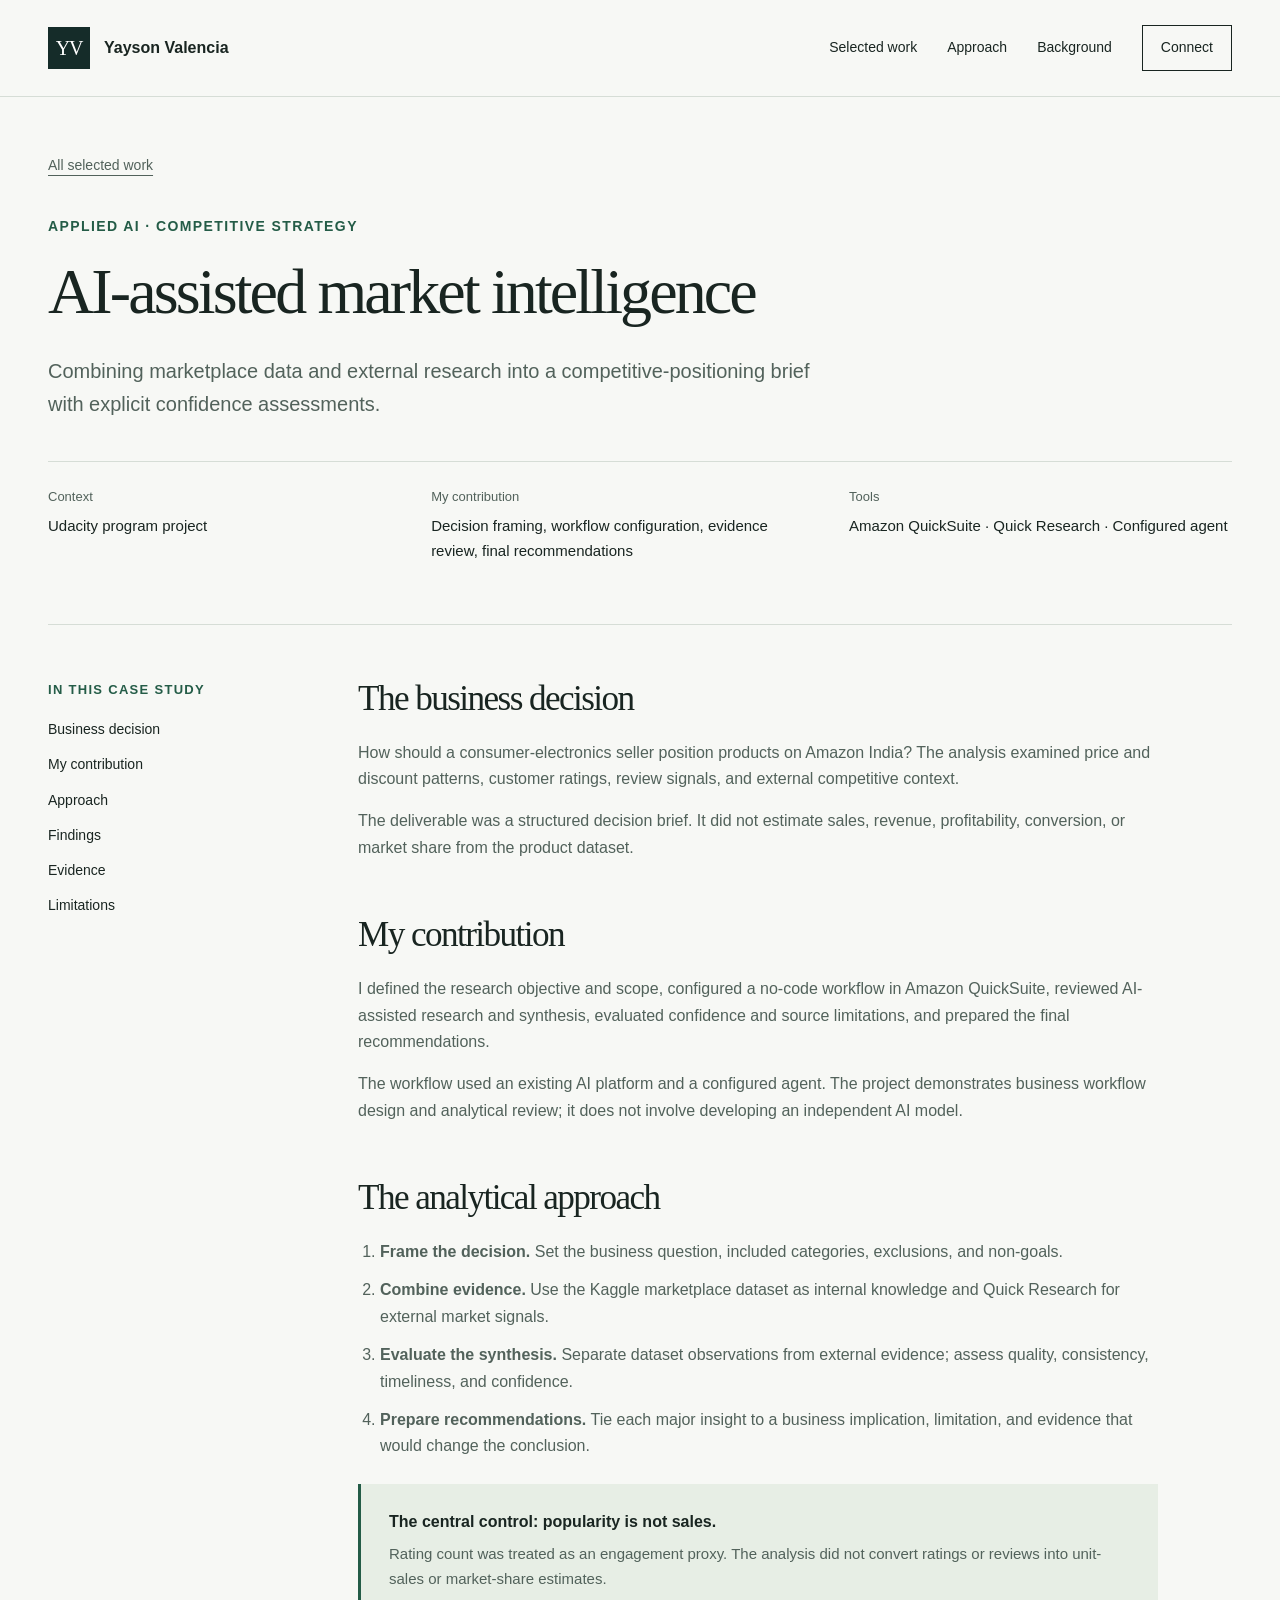
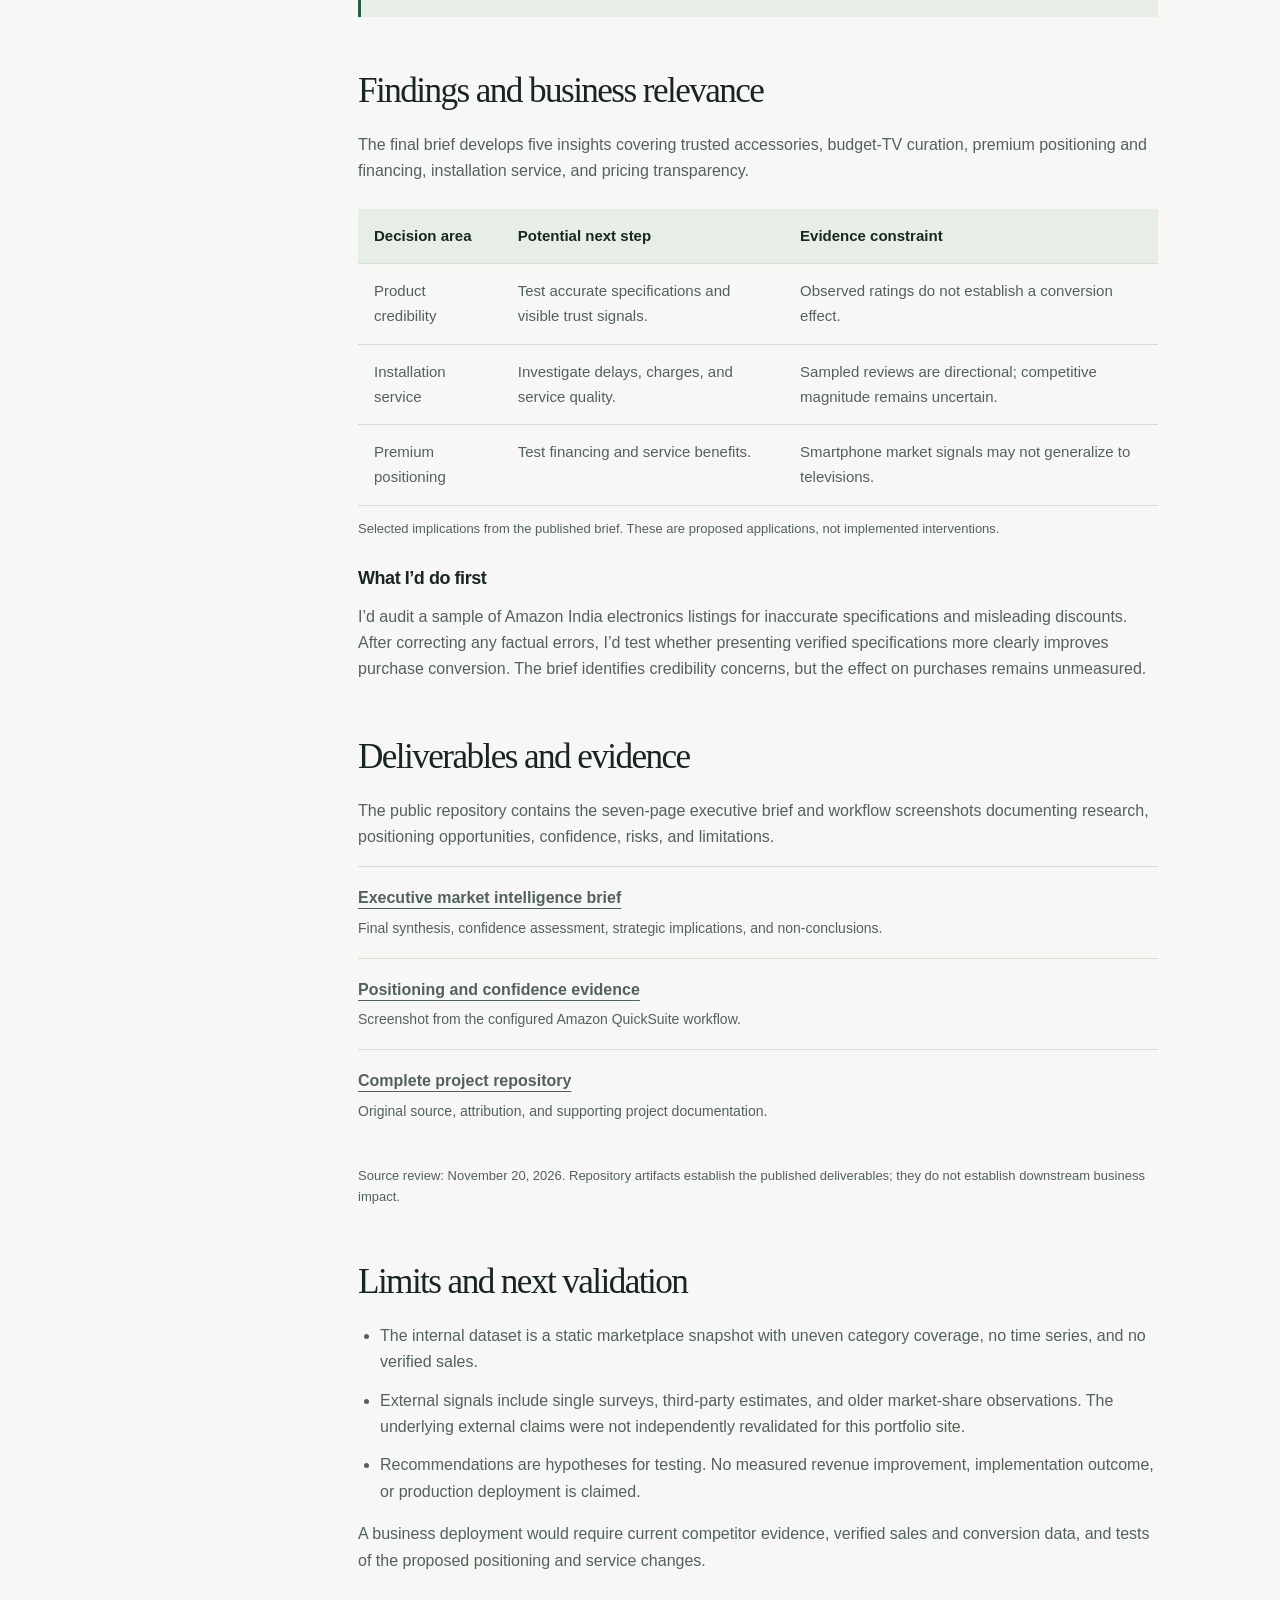
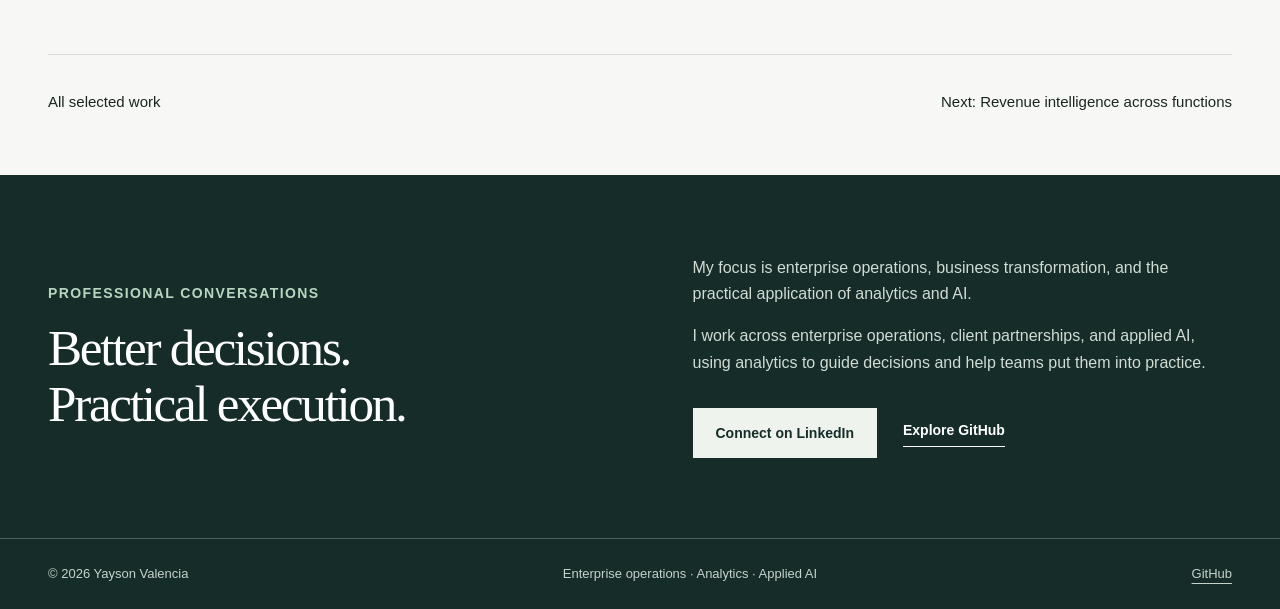
==== commit d95db7bc: "Add audit-first recommendation to market intelligence case study" ====
--- a/case-studies/market-intelligence.html
+++ b/case-studies/market-intelligence.html
@@ -5,4 +5,4 @@
 <meta property="og:type" content="website"><meta property="og:title" content="AI-assisted market intelligence | Yayson Valencia"><meta property="og:description" content="Combining marketplace data and external research into a competitive-positioning brief with explicit confidence assessments."><meta property="og:url" content="https://yaysonvalencia.github.io/case-studies/market-intelligence.html">
 <meta property="og:image" content="https://yaysonvalencia.github.io/assets/social-card.png"><meta name="twitter:card" content="summary_large_image">
 <link rel="icon" type="image/svg+xml" href="../assets/favicon.svg"><link rel="stylesheet" href="../assets/styles.css"></head><body>
-<a class="skip-link" href="#main">Skip to content</a><header class="site-header"><div class="container header-inner"><a class="brand" href="../index.html" aria-label="Yayson Valencia home"><span class="brand-mark" aria-hidden="true">YV</span><span>Yayson Valencia</span></a><nav aria-label="Main navigation"><a href="../index.html#work">Selected work</a><a href="../index.html#approach">Approach</a><a href="../index.html#background">Background</a><a class="nav-contact" href="../index.html#contact">Connect</a></nav></div></header><main id="main"><div class="container"><section class="case-hero"><a class="breadcrumb" href="../index.html#work">All selected work</a><p class="eyebrow">Applied AI · Competitive strategy</p><h1>AI-assisted market intelligence</h1><p class="case-deck">Combining marketplace data and external research into a competitive-positioning brief with explicit confidence assessments.</p><dl class="case-metadata"><div><dt>Context</dt><dd>Udacity program project</dd></div><div><dt>My contribution</dt><dd>Decision framing, workflow configuration, evidence review, final recommendations</dd></div><div><dt>Tools</dt><dd>Amazon QuickSuite · Quick Research · Configured agent</dd></div></dl></section><div class="case-layout"><aside class="case-sidebar"><p class="eyebrow">In this case study</p><nav aria-label="Case study sections"><a href="#decision">Business decision</a><a href="#contribution">My contribution</a><a href="#method">Approach</a><a href="#findings">Findings</a><a href="#evidence">Evidence</a><a href="#limits">Limitations</a></nav></aside><article class="case-article" aria-label="AI-assisted market intelligence"><section id="decision"><h2>The business decision</h2><p>How should a consumer-electronics seller position products on Amazon India? The analysis examined price and discount patterns, customer ratings, review signals, and external competitive context.</p><p>The deliverable was a structured decision brief. It did not estimate sales, revenue, profitability, conversion, or market share from the product dataset.</p></section><section id="contribution"><h2>My contribution</h2><p>I defined the research objective and scope, configured a no-code workflow in Amazon QuickSuite, reviewed AI-assisted research and synthesis, evaluated confidence and source limitations, and prepared the final recommendations.</p><p>The workflow used an existing AI platform and a configured agent. The project demonstrates business workflow design and analytical review; it does not involve developing an independent AI model.</p></section><section id="method"><h2>The analytical approach</h2><ol><li><strong>Frame the decision.</strong> Set the business question, included categories, exclusions, and non-goals.</li><li><strong>Combine evidence.</strong> Use the Kaggle marketplace dataset as internal knowledge and Quick Research for external market signals.</li><li><strong>Evaluate the synthesis.</strong> Separate dataset observations from external evidence; assess quality, consistency, timeliness, and confidence.</li><li><strong>Prepare recommendations.</strong> Tie each major insight to a business implication, limitation, and evidence that would change the conclusion.</li></ol><div class="callout"><strong>The central control: popularity is not sales.</strong><p>Rating count was treated as an engagement proxy. The analysis did not convert ratings or reviews into unit-sales or market-share estimates.</p></div></section><section id="findings"><h2>Findings and business relevance</h2><p>The final brief develops five insights covering trusted accessories, budget-TV curation, premium positioning and financing, installation service, and pricing transparency.</p><div class="data-table-wrap" role="region" aria-label="Selected recommendations" tabindex="0"><table><thead><tr><th scope="col">Decision area</th><th scope="col">Potential next step</th><th scope="col">Evidence constraint</th></tr></thead><tbody><tr><td>Product credibility</td><td>Test accurate specifications and visible trust signals.</td><td>Observed ratings do not establish a conversion effect.</td></tr><tr><td>Installation service</td><td>Investigate delays, charges, and service quality.</td><td>Sampled reviews are directional; competitive magnitude remains uncertain.</td></tr><tr><td>Premium positioning</td><td>Test financing and service benefits.</td><td>Smartphone market signals may not generalize to televisions.</td></tr></tbody><caption>Selected implications from the published brief. These are proposed applications, not implemented interventions.</caption></table></div></section><section id="evidence"><h2>Deliverables and evidence</h2><p>The public repository contains the seven-page executive brief and workflow screenshots documenting research, positioning opportunities, confidence, risks, and limitations.</p><ul class="artifact-list"><li><a href="https://github.com/yaysonvalencia/amazon-india-market-intelligence-agent/blob/main/Amazon_India_Market_Intelligence_Final_Brief.pdf">Executive market intelligence brief</a><span>Final synthesis, confidence assessment, strategic implications, and non-conclusions.</span></li><li><a href="https://github.com/yaysonvalencia/amazon-india-market-intelligence-agent/blob/main/08_Positioning_Opportunities_and_Confidence.png">Positioning and confidence evidence</a><span>Screenshot from the configured Amazon QuickSuite workflow.</span></li><li><a href="https://github.com/yaysonvalencia/amazon-india-market-intelligence-agent">Complete project repository</a><span>Original source, attribution, and supporting project documentation.</span></li></ul><p class="provenance-note">Source review: November 20, 2026. Repository artifacts establish the published deliverables; they do not establish downstream business impact.</p></section><section id="limits"><h2>Limits and next validation</h2><ul><li>The internal dataset is a static marketplace snapshot with uneven category coverage, no time series, and no verified sales.</li><li>External signals include single surveys, third-party estimates, and older market-share observations. The underlying external claims were not independently revalidated for this portfolio site.</li><li>Recommendations are hypotheses for testing. No measured revenue improvement, implementation outcome, or production deployment is claimed.</li></ul><p>A business deployment would require current competitor evidence, verified sales and conversion data, and tests of the proposed positioning and service changes.</p></section></article></div><nav class="case-next" aria-label="More case studies"><a href="../index.html#work">All selected work</a><a href="revenue-intelligence.html">Next: Revenue intelligence across functions</a></nav></div><section class="contact-section" id="contact" aria-labelledby="contact-title"><div class="container contact-grid"><div><p class="eyebrow">Professional conversations</p><h2 id="contact-title">Better decisions.<br>Practical execution.</h2></div><div><p>My focus is enterprise operations, business transformation, and the practical application of analytics and AI.</p><p>I work across enterprise operations, client partnerships, and applied AI, using analytics to guide decisions and help teams put them into practice.</p><div class="button-row"><a class="button button-light" href="https://www.linkedin.com/in/yayson-valencia/">Connect on LinkedIn</a><a class="text-link light" href="https://github.com/yaysonvalencia">Explore GitHub</a></div></div></div></section></main><footer class="site-footer"><div class="container footer-inner"><p>© 2026 Yayson Valencia</p><p>Enterprise operations · Analytics · Applied AI</p><a href="https://github.com/yaysonvalencia">GitHub</a></div></footer></body></html>
+<a class="skip-link" href="#main">Skip to content</a><header class="site-header"><div class="container header-inner"><a class="brand" href="../index.html" aria-label="Yayson Valencia home"><span class="brand-mark" aria-hidden="true">YV</span><span>Yayson Valencia</span></a><nav aria-label="Main navigation"><a href="../index.html#work">Selected work</a><a href="../index.html#approach">Approach</a><a href="../index.html#background">Background</a><a class="nav-contact" href="../index.html#contact">Connect</a></nav></div></header><main id="main"><div class="container"><section class="case-hero"><a class="breadcrumb" href="../index.html#work">All selected work</a><p class="eyebrow">Applied AI · Competitive strategy</p><h1>AI-assisted market intelligence</h1><p class="case-deck">Combining marketplace data and external research into a competitive-positioning brief with explicit confidence assessments.</p><dl class="case-metadata"><div><dt>Context</dt><dd>Udacity program project</dd></div><div><dt>My contribution</dt><dd>Decision framing, workflow configuration, evidence review, final recommendations</dd></div><div><dt>Tools</dt><dd>Amazon QuickSuite · Quick Research · Configured agent</dd></div></dl></section><div class="case-layout"><aside class="case-sidebar"><p class="eyebrow">In this case study</p><nav aria-label="Case study sections"><a href="#decision">Business decision</a><a href="#contribution">My contribution</a><a href="#method">Approach</a><a href="#findings">Findings</a><a href="#evidence">Evidence</a><a href="#limits">Limitations</a></nav></aside><article class="case-article" aria-label="AI-assisted market intelligence"><section id="decision"><h2>The business decision</h2><p>How should a consumer-electronics seller position products on Amazon India? The analysis examined price and discount patterns, customer ratings, review signals, and external competitive context.</p><p>The deliverable was a structured decision brief. It did not estimate sales, revenue, profitability, conversion, or market share from the product dataset.</p></section><section id="contribution"><h2>My contribution</h2><p>I defined the research objective and scope, configured a no-code workflow in Amazon QuickSuite, reviewed AI-assisted research and synthesis, evaluated confidence and source limitations, and prepared the final recommendations.</p><p>The workflow used an existing AI platform and a configured agent. The project demonstrates business workflow design and analytical review; it does not involve developing an independent AI model.</p></section><section id="method"><h2>The analytical approach</h2><ol><li><strong>Frame the decision.</strong> Set the business question, included categories, exclusions, and non-goals.</li><li><strong>Combine evidence.</strong> Use the Kaggle marketplace dataset as internal knowledge and Quick Research for external market signals.</li><li><strong>Evaluate the synthesis.</strong> Separate dataset observations from external evidence; assess quality, consistency, timeliness, and confidence.</li><li><strong>Prepare recommendations.</strong> Tie each major insight to a business implication, limitation, and evidence that would change the conclusion.</li></ol><div class="callout"><strong>The central control: popularity is not sales.</strong><p>Rating count was treated as an engagement proxy. The analysis did not convert ratings or reviews into unit-sales or market-share estimates.</p></div></section><section id="findings"><h2>Findings and business relevance</h2><p>The final brief develops five insights covering trusted accessories, budget-TV curation, premium positioning and financing, installation service, and pricing transparency.</p><div class="data-table-wrap" role="region" aria-label="Selected recommendations" tabindex="0"><table><thead><tr><th scope="col">Decision area</th><th scope="col">Potential next step</th><th scope="col">Evidence constraint</th></tr></thead><tbody><tr><td>Product credibility</td><td>Test accurate specifications and visible trust signals.</td><td>Observed ratings do not establish a conversion effect.</td></tr><tr><td>Installation service</td><td>Investigate delays, charges, and service quality.</td><td>Sampled reviews are directional; competitive magnitude remains uncertain.</td></tr><tr><td>Premium positioning</td><td>Test financing and service benefits.</td><td>Smartphone market signals may not generalize to televisions.</td></tr></tbody><caption>Selected implications from the published brief. These are proposed applications, not implemented interventions.</caption></table></div><h3 id="audit-first">What I’d do first</h3><p>I’d audit a sample of Amazon India electronics listings for inaccurate specifications and misleading discounts. After correcting any factual errors, I’d test whether presenting verified specifications more clearly improves purchase conversion. The brief identifies credibility concerns, but the effect on purchases remains unmeasured.</p></section><section id="evidence"><h2>Deliverables and evidence</h2><p>The public repository contains the seven-page executive brief and workflow screenshots documenting research, positioning opportunities, confidence, risks, and limitations.</p><ul class="artifact-list"><li><a href="https://github.com/yaysonvalencia/amazon-india-market-intelligence-agent/blob/main/Amazon_India_Market_Intelligence_Final_Brief.pdf">Executive market intelligence brief</a><span>Final synthesis, confidence assessment, strategic implications, and non-conclusions.</span></li><li><a href="https://github.com/yaysonvalencia/amazon-india-market-intelligence-agent/blob/main/08_Positioning_Opportunities_and_Confidence.png">Positioning and confidence evidence</a><span>Screenshot from the configured Amazon QuickSuite workflow.</span></li><li><a href="https://github.com/yaysonvalencia/amazon-india-market-intelligence-agent">Complete project repository</a><span>Original source, attribution, and supporting project documentation.</span></li></ul><p class="provenance-note">Source review: November 20, 2026. Repository artifacts establish the published deliverables; they do not establish downstream business impact.</p></section><section id="limits"><h2>Limits and next validation</h2><ul><li>The internal dataset is a static marketplace snapshot with uneven category coverage, no time series, and no verified sales.</li><li>External signals include single surveys, third-party estimates, and older market-share observations. The underlying external claims were not independently revalidated for this portfolio site.</li><li>Recommendations are hypotheses for testing. No measured revenue improvement, implementation outcome, or production deployment is claimed.</li></ul><p>A business deployment would require current competitor evidence, verified sales and conversion data, and tests of the proposed positioning and service changes.</p></section></article></div><nav class="case-next" aria-label="More case studies"><a href="../index.html#work">All selected work</a><a href="revenue-intelligence.html">Next: Revenue intelligence across functions</a></nav></div><section class="contact-section" id="contact" aria-labelledby="contact-title"><div class="container contact-grid"><div><p class="eyebrow">Professional conversations</p><h2 id="contact-title">Better decisions.<br>Practical execution.</h2></div><div><p>My focus is enterprise operations, business transformation, and the practical application of analytics and AI.</p><p>I work across enterprise operations, client partnerships, and applied AI, using analytics to guide decisions and help teams put them into practice.</p><div class="button-row"><a class="button button-light" href="https://www.linkedin.com/in/yayson-valencia/">Connect on LinkedIn</a><a class="text-link light" href="https://github.com/yaysonvalencia">Explore GitHub</a></div></div></div></section></main><footer class="site-footer"><div class="container footer-inner"><p>© 2026 Yayson Valencia</p><p>Enterprise operations · Analytics · Applied AI</p><a href="https://github.com/yaysonvalencia">GitHub</a></div></footer></body></html>
